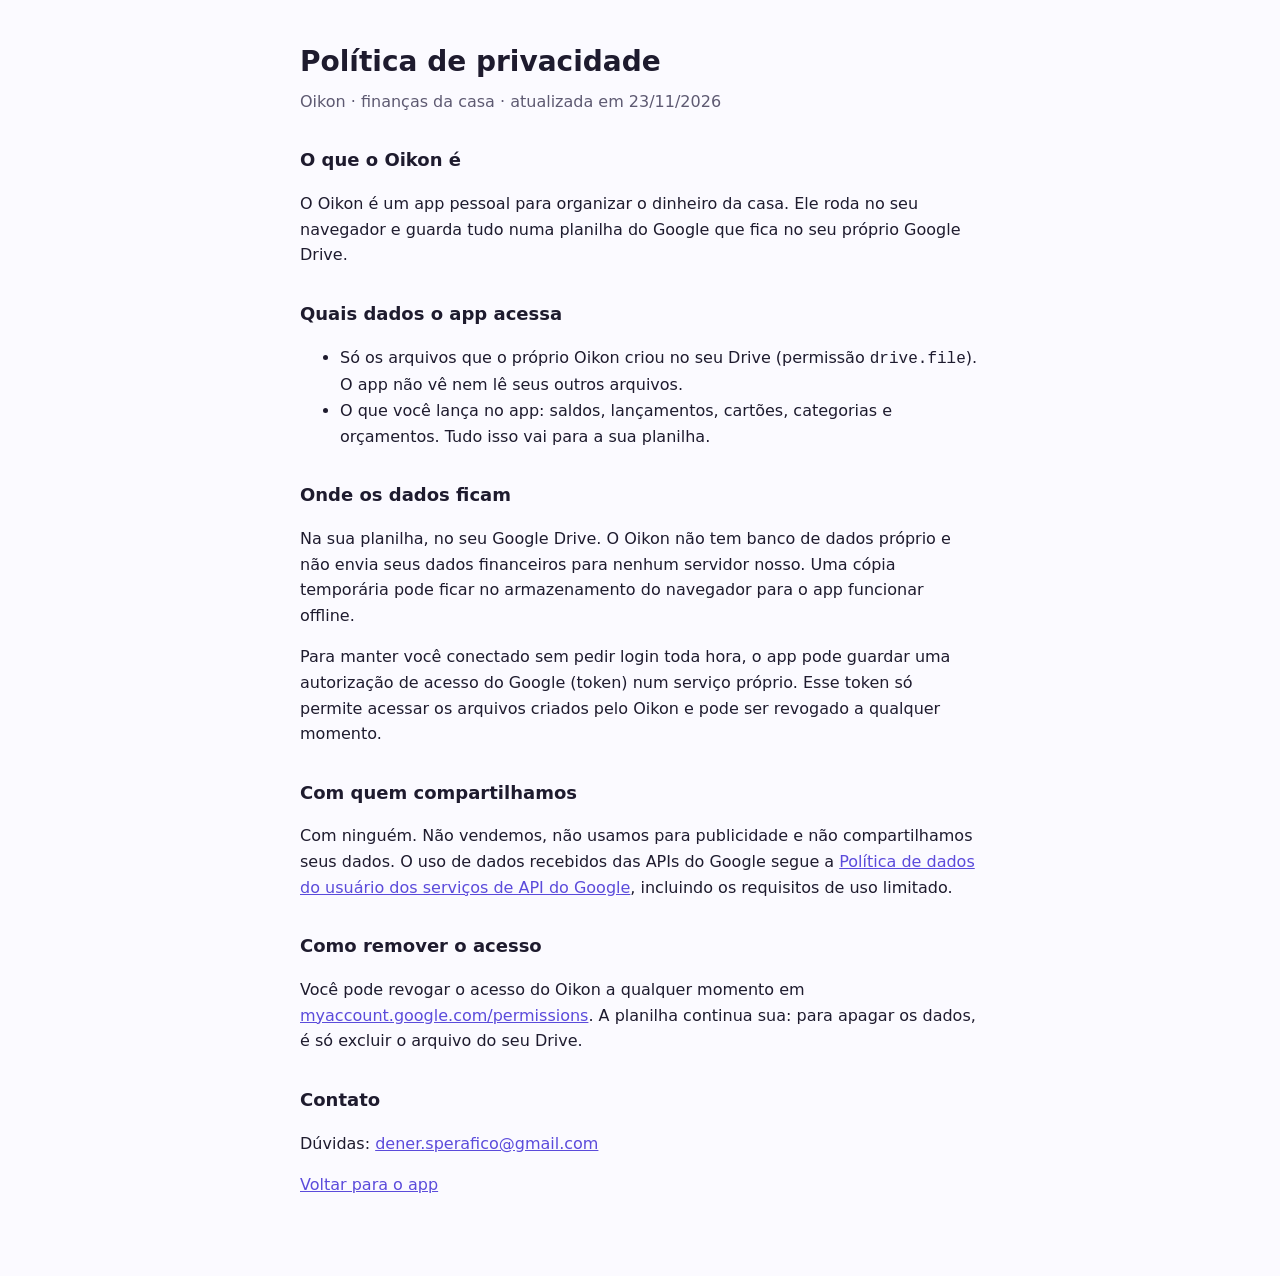
==== privacidade.html @ 245adc6b "Página de política de privacidade (necessária para publicar o app no Google) Co-Authored-By: Claude " ====
<!doctype html>
<html lang="pt-BR">
<head>
<meta charset="utf-8">
<meta name="viewport" content="width=device-width, initial-scale=1">
<title>Oikon · Privacidade</title>
<meta name="theme-color" content="#FBFAFF">
<style>
  :root { --bg:#FBFAFF; --tx:#1E1B2E; --mut:#5E5A72; --ac:#5B4BDB; }
  @media (prefers-color-scheme: dark) { :root { --bg:#16141F; --tx:#ECEAF5; --mut:#A7A3BA; --ac:#A99CFF; } }
  body { margin:0; background:var(--bg); color:var(--tx); font:16px/1.6 system-ui, -apple-system, "Segoe UI", sans-serif; }
  main { max-width:680px; margin:0 auto; padding:40px 16px 64px; }
  h1 { font-size:28px; margin:0 0 4px; }
  h2 { font-size:18px; margin:32px 0 8px; }
  p, li { color:var(--tx); }
  .sub { color:var(--mut); margin:0 0 24px; }
  a { color:var(--ac); }
</style>
</head>
<body>
<main>
  <h1>Política de privacidade</h1>
  <p class="sub">Oikon · finanças da casa · atualizada em 23/11/2026</p>

  <h2>O que o Oikon é</h2>
  <p>O Oikon é um app pessoal para organizar o dinheiro da casa. Ele roda no seu navegador e guarda tudo numa planilha do Google que fica no seu próprio Google Drive.</p>

  <h2>Quais dados o app acessa</h2>
  <ul>
    <li>Só os arquivos que o próprio Oikon criou no seu Drive (permissão <code>drive.file</code>). O app não vê nem lê seus outros arquivos.</li>
    <li>O que você lança no app: saldos, lançamentos, cartões, categorias e orçamentos. Tudo isso vai para a sua planilha.</li>
  </ul>

  <h2>Onde os dados ficam</h2>
  <p>Na sua planilha, no seu Google Drive. O Oikon não tem banco de dados próprio e não envia seus dados financeiros para nenhum servidor nosso. Uma cópia temporária pode ficar no armazenamento do navegador para o app funcionar offline.</p>
  <p>Para manter você conectado sem pedir login toda hora, o app pode guardar uma autorização de acesso do Google (token) num serviço próprio. Esse token só permite acessar os arquivos criados pelo Oikon e pode ser revogado a qualquer momento.</p>

  <h2>Com quem compartilhamos</h2>
  <p>Com ninguém. Não vendemos, não usamos para publicidade e não compartilhamos seus dados. O uso de dados recebidos das APIs do Google segue a <a href="https://developers.google.com/terms/api-services-user-data-policy">Política de dados do usuário dos serviços de API do Google</a>, incluindo os requisitos de uso limitado.</p>

  <h2>Como remover o acesso</h2>
  <p>Você pode revogar o acesso do Oikon a qualquer momento em <a href="https://myaccount.google.com/permissions">myaccount.google.com/permissions</a>. A planilha continua sua: para apagar os dados, é só excluir o arquivo do seu Drive.</p>

  <h2>Contato</h2>
  <p>Dúvidas: <a href="mailto:dener.sperafico@gmail.com">dener.sperafico@gmail.com</a></p>

  <p><a href="./">Voltar para o app</a></p>
</main>
</body>
</html>
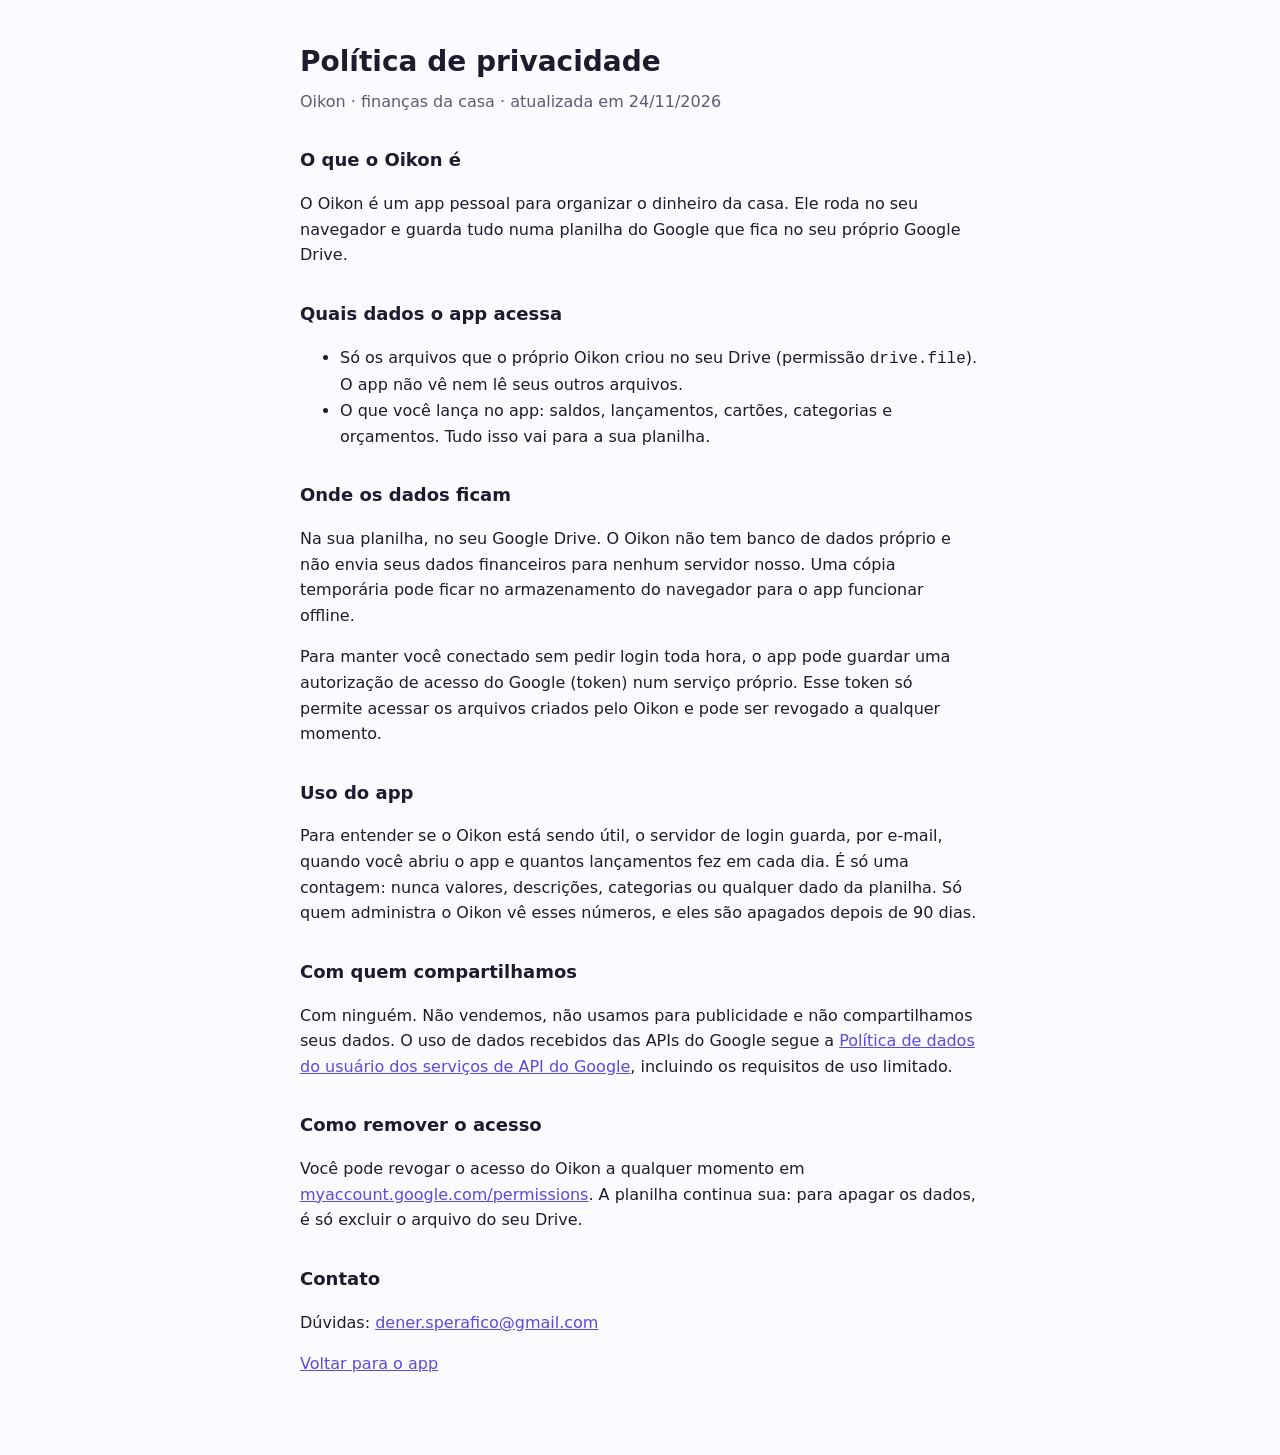
==== commit 965c7b7f: "Engajamento: contadores de uso por dia (aberturas e lançamentos), linha de uso por pessoa no Admin e" ====
--- a/privacidade.html
+++ b/privacidade.html
@@ -20,7 +20,7 @@
 <body>
 <main>
   <h1>Política de privacidade</h1>
-  <p class="sub">Oikon · finanças da casa · atualizada em 23/11/2026</p>
+  <p class="sub">Oikon · finanças da casa · atualizada em 24/11/2026</p>
 
   <h2>O que o Oikon é</h2>
   <p>O Oikon é um app pessoal para organizar o dinheiro da casa. Ele roda no seu navegador e guarda tudo numa planilha do Google que fica no seu próprio Google Drive.</p>
@@ -35,6 +35,9 @@
   <p>Na sua planilha, no seu Google Drive. O Oikon não tem banco de dados próprio e não envia seus dados financeiros para nenhum servidor nosso. Uma cópia temporária pode ficar no armazenamento do navegador para o app funcionar offline.</p>
   <p>Para manter você conectado sem pedir login toda hora, o app pode guardar uma autorização de acesso do Google (token) num serviço próprio. Esse token só permite acessar os arquivos criados pelo Oikon e pode ser revogado a qualquer momento.</p>
 
+  <h2>Uso do app</h2>
+  <p>Para entender se o Oikon está sendo útil, o servidor de login guarda, por e-mail, quando você abriu o app e quantos lançamentos fez em cada dia. É só uma contagem: nunca valores, descrições, categorias ou qualquer dado da planilha. Só quem administra o Oikon vê esses números, e eles são apagados depois de 90 dias.</p>
+
   <h2>Com quem compartilhamos</h2>
   <p>Com ninguém. Não vendemos, não usamos para publicidade e não compartilhamos seus dados. O uso de dados recebidos das APIs do Google segue a <a href="https://developers.google.com/terms/api-services-user-data-policy">Política de dados do usuário dos serviços de API do Google</a>, incluindo os requisitos de uso limitado.</p>
 
